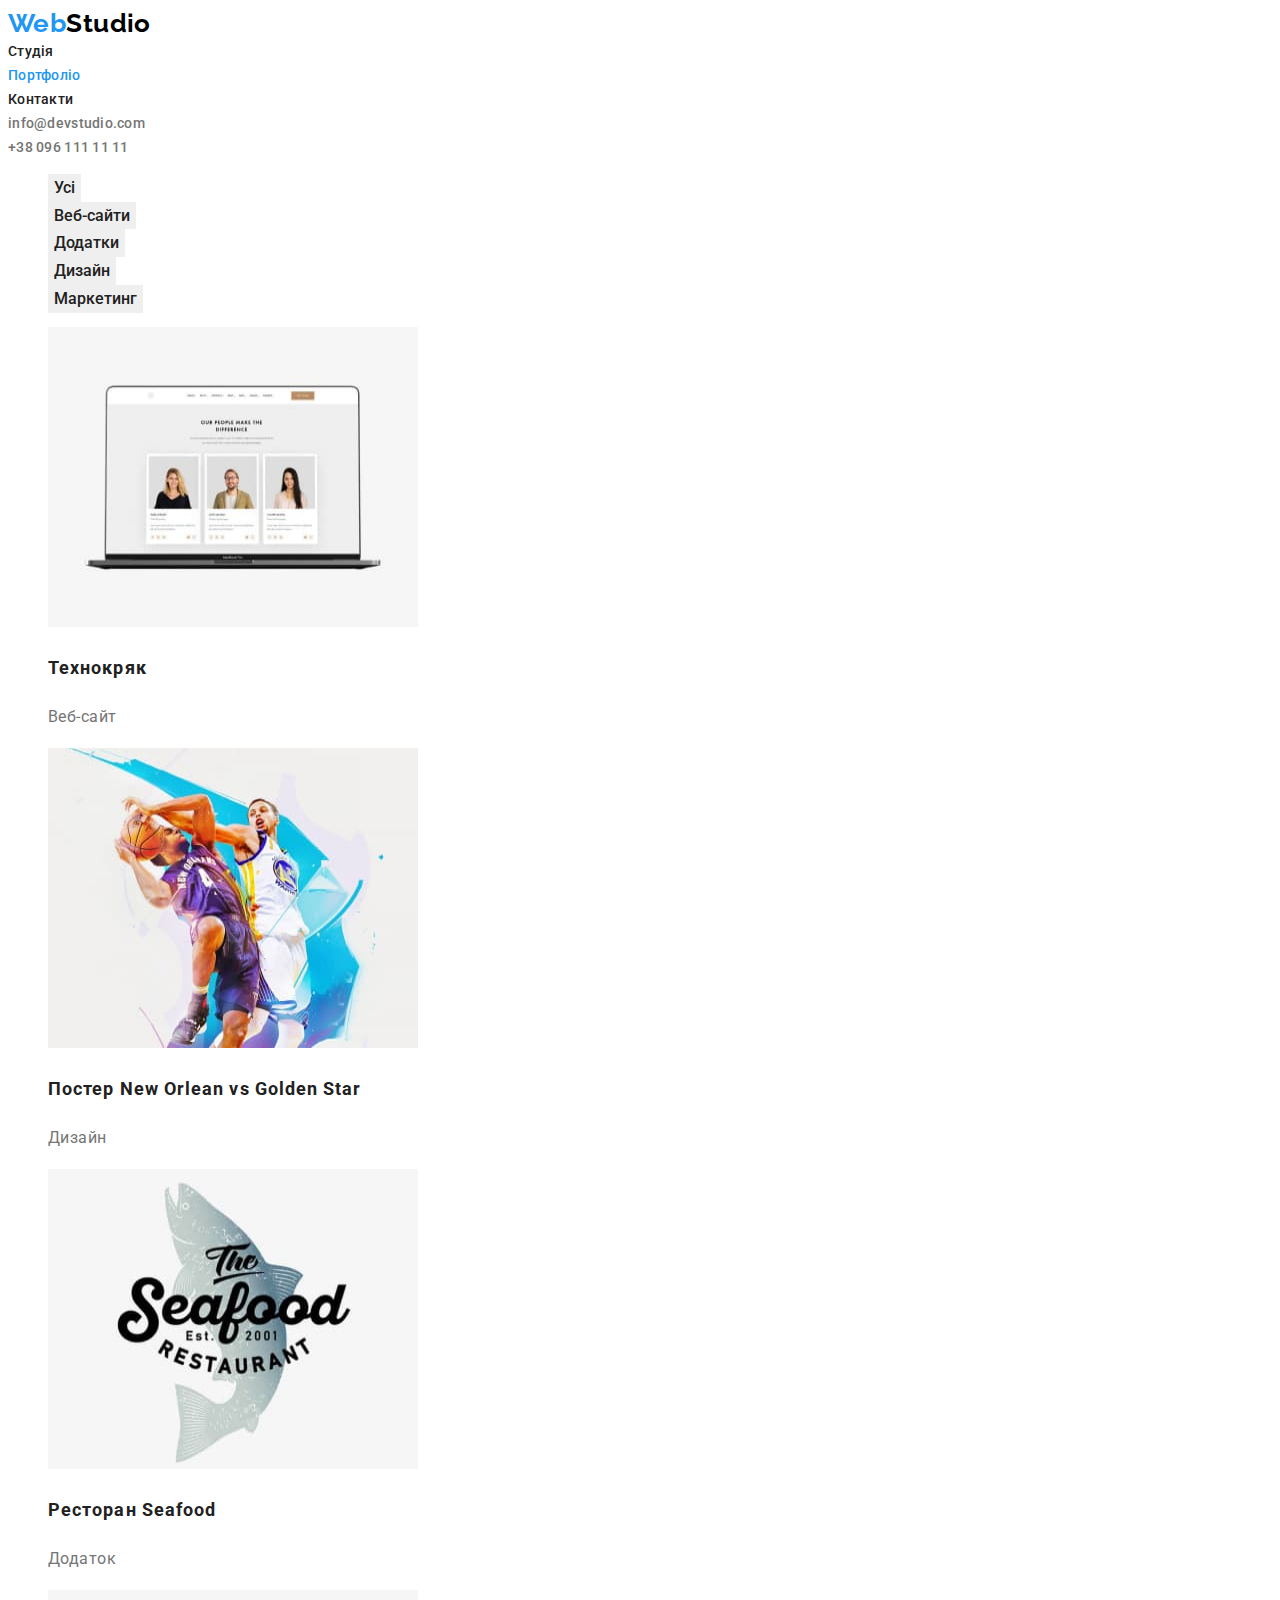
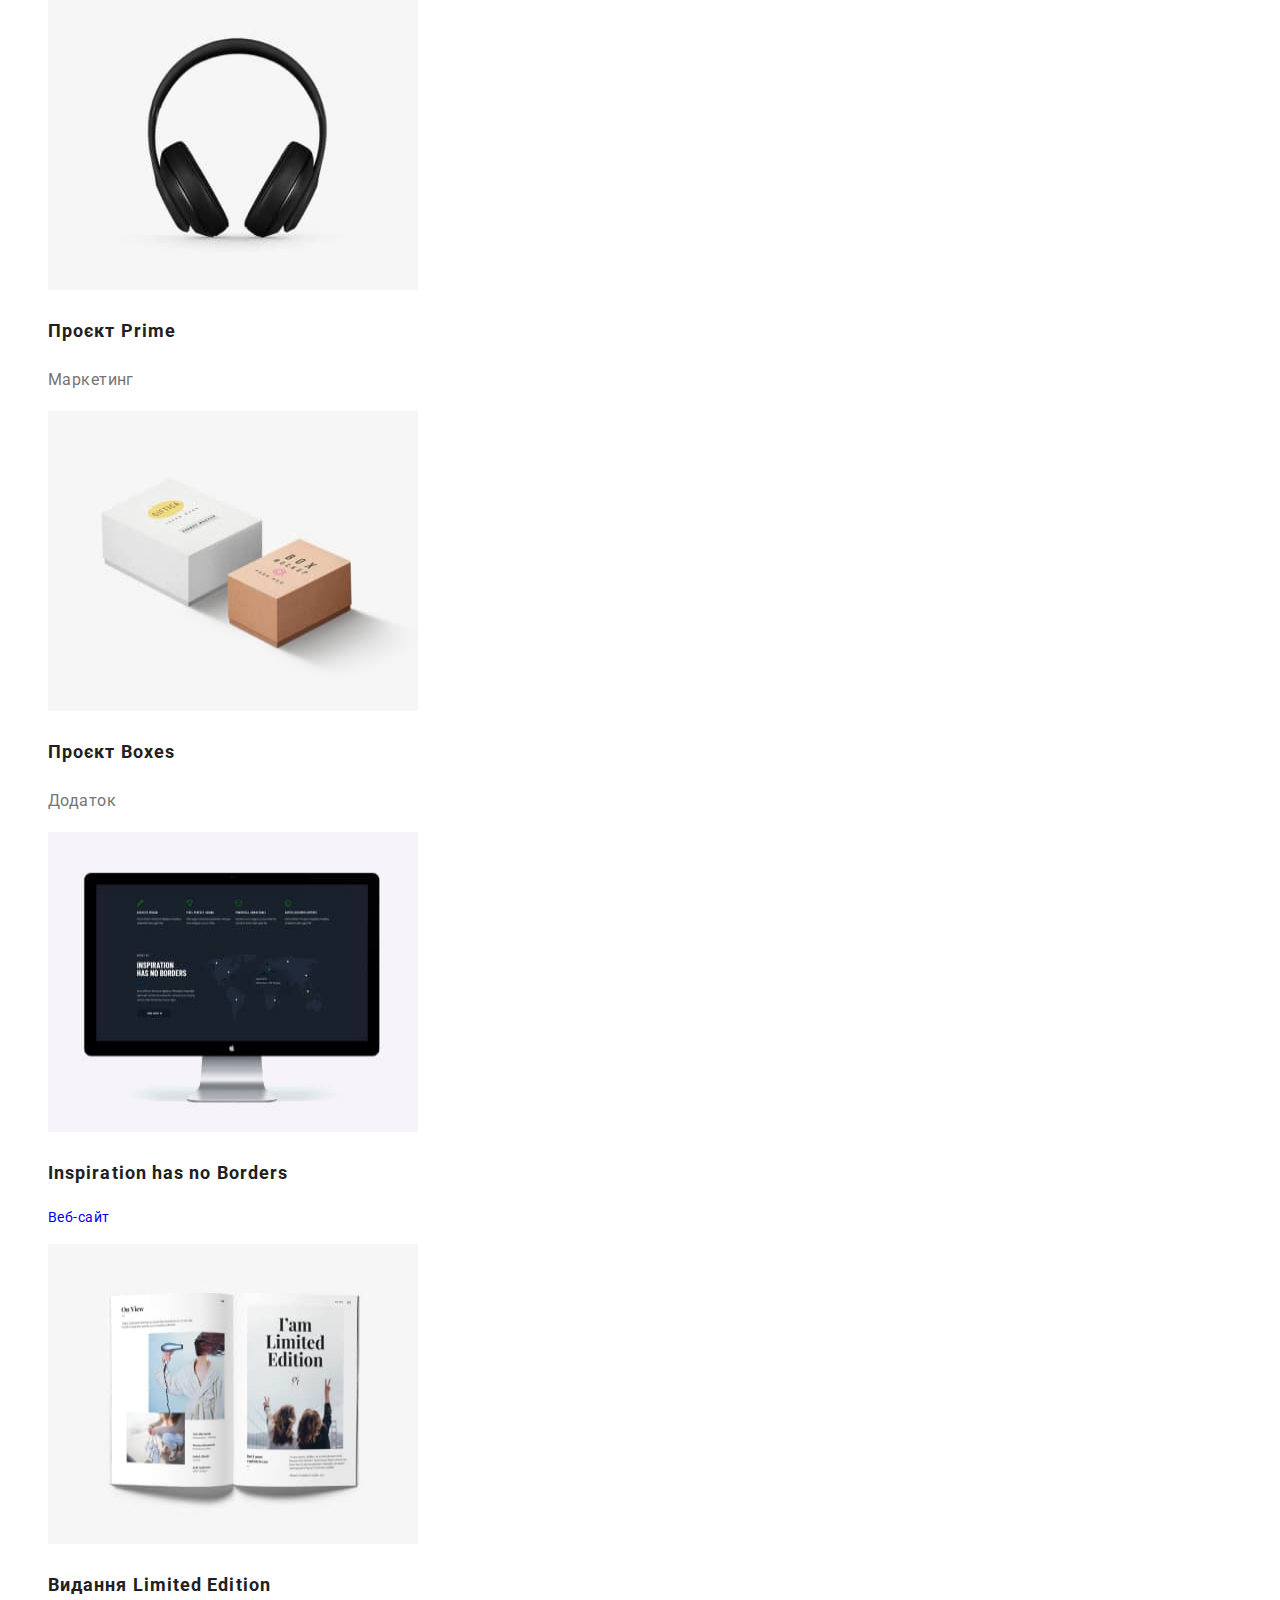
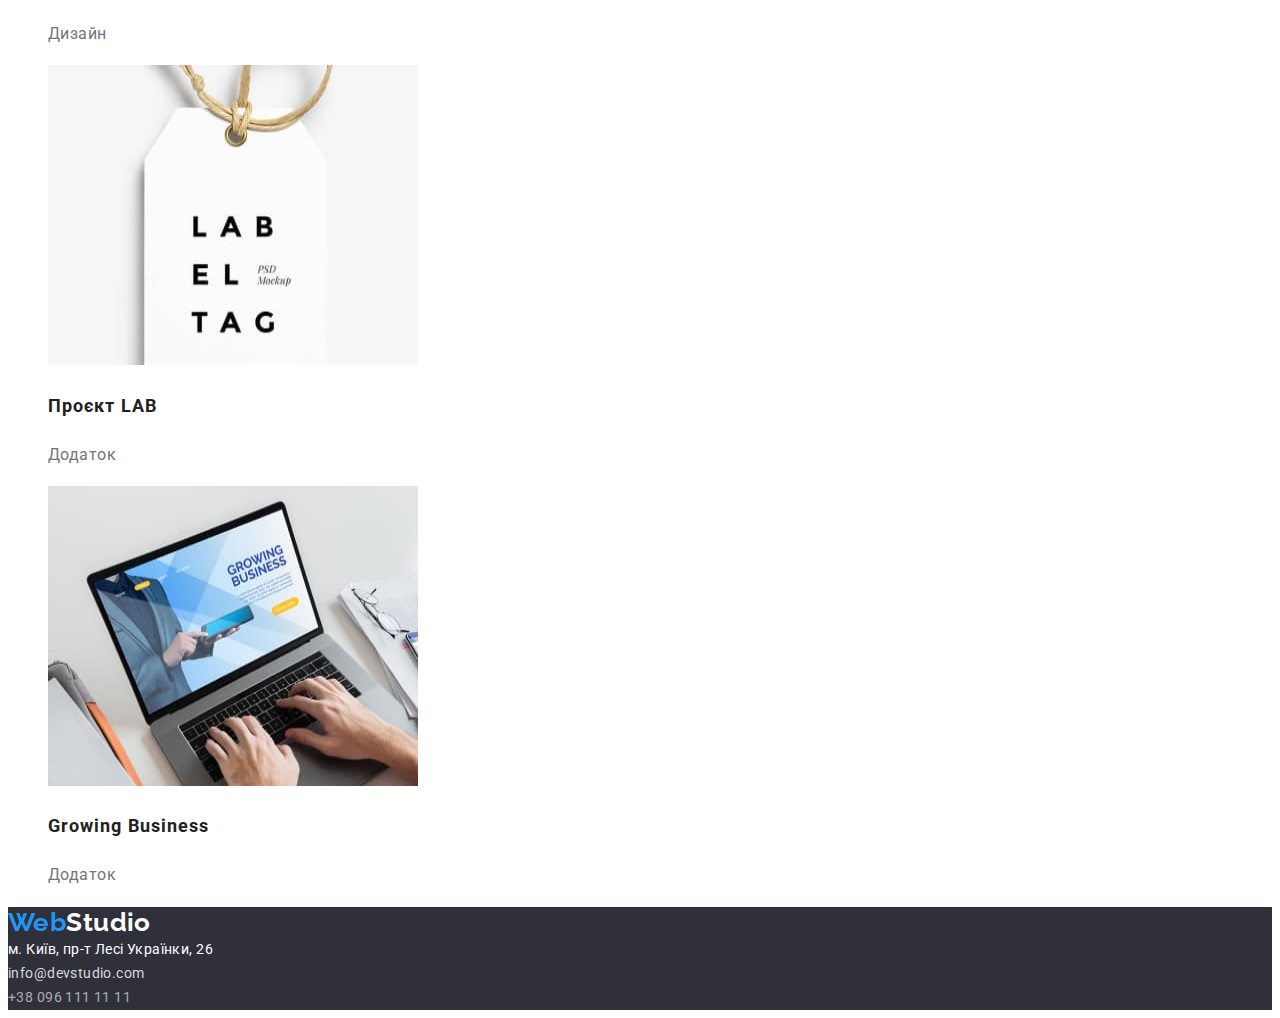
==== portfolio.html @ 65d54f0c "copy homework2" ====
<!DOCTYPE html>
<html lang="uk">
<head>
    <meta charset="UTF-8">
    <meta http-equiv="X-UA-Compatible" content="IE=edge">
    <meta name="viewport" content="width=device-width, initial-scale=1.0">
    <title>Портфоліо</title>
    <link rel="stylesheet" href="./css/styles.css">
    <link rel="preconnect" href="https://fonts.googleapis.com">
<link rel="preconnect" href="https://fonts.gstatic.com" crossorigin>
<link href="https://fonts.googleapis.com/css2?family=Raleway:wght@700&family=Roboto:wght@400;500;700;900&display=swap" rel="stylesheet">
</head>
<body>
    <header>
        <a href="./index.html" class="logo link"> <span class="accent">Web</span>Studio</a>
        <nav>
        <ul class="site-nav list">
            <li> <a href="./index.html" class="link">Студія</a></li>
            <li> <a href="./portfolio.html" class="link current">Портфоліо</a></li>
            <li> <a href="#" class="link">Контакти</a></li>
        </ul>
        </nav>
        <ul class=" contact-list list">
            <li><a href="mailto:info@devstudio.com" class="link">info@devstudio.com</a></li>
            <li><a href="tel:+380961111111" class="link">+38 096 111 11 11</a></li>
        </ul>
    </header>
    <!-- main content -->
    <main>
        <section>
            <h1 class="visually-hidden" >Портфоліо</h1>
            <ul class="filter">
            <li class="list"><button class="filter-button" type="button">Усі</button></li>
            <li class="list"><button class="filter-button" type="button">Веб-сайти</button></li>
            <li class="list"><button class="filter-button" type="button">Додатки</button></li>
            <li class="list"><button class="filter-button" type="button">Дизайн</button></li>
            <li class="list"><button class="filter-button" type="button">Маркетинг</button></li>
            </ul>
            <ul>
                <li class="list"><a href="#" class="link"><img src=".//images/img.jpg" alt="Технокряк" width="370" height="300" >
                    <h2 class="name">Технокряк</h2>
                    <p class="form">Веб-сайт</p></a>
                </li>
                <li class="list"><a href="#" class="link"><img src="./images/img(1).jpg" alt="Постер з баскетболістами" width="370" height="300" >
                    <h2 class="name">Постер New Orlean vs Golden Star</h2>
                    <p class="form">Дизайн</p></a>
                </li>
                <li class="list"><a href="#" class="link"><img src="./images/img(2).jpg" alt="Логотип з рибою" width="370" height="300" >
                    <h2 class="name">Ресторан Seafood</h2>
                    <p class="form">Додаток</p></a>
                </li>
                <li class="list"><a href="#" class="link"><img src="./images/img(3).jpg" alt="Навушники" width="370" height="300" >
                    <h2 class="name">Проєкт Prime</h2>
                    <p class="form">Маркетинг</p></a>
                </li>
                <li class="list"><a href="#" class="link"><img src="./images/img(4).jpg" alt="Дві коробки" width="370" height="300" >
                    <h2 class="name">Проєкт Boxes</h2>
                    <p class="form">Додаток</p></a>
                </li>
                <li class="list"><a href="#" class="link"><img src="./images/img(5).jpg" alt="Монітор" width="370" height="300" >
                    <h2 class="name">Inspiration has no Borders</h2>
                    <p>Веб-сайт</p></a>
                </li>
                <li class="list"><a href="#" class="link"><img src="./images/img(6).jpg" alt="Журнал" width="370" height="300" >
                    <h2 class="name">Видання Limited Edition</h2>
                    <p class="form">Дизайн</p></a>
                </li>
                <li class="list"><a href="#" class="link"><img src="./images/img(7).jpg" alt="Лейбл" width="370" height="300" >
                    <h2 class="name">Проєкт LAB</h2>
                    <p class="form">Додаток</p></a>
                </li>
                <li class="list"><a href="#" class="link"><img src="./images/img(8).jpg" alt="Ноутбук" width="370" height="300" >
                    <h2 class="name">Growing Business</h2>
                    <p class="form">Додаток</p></a>
                </li>
            </ul>
        </section>

    </main>
<!-- footer -->
<footer class="footer">
    <a href="./index.html" class="link logo-second"><span class="accent">Web</span>Studio</a>
<address>
    <ul class="address-list list">
    <li><a href="https://goo.gl/maps/CPtrU1FHBa2aNyZL9" target="_blank" rel="noopener noreferrer" class="address link">м. Київ, пр-т Лесі Українки, 26</a></li>
    <li><a href="mailto:info@devstudio.com" class="mail link">info@devstudio.com</a></li>
    <li><a href="tel:+380961111111" class="tel link">+38 096 111 11 11</a></li>
</ul>
</address>
</footer>
</body>
</html>
---- css/styles.css ----
:root {
    --primary-text-color: #757575;
    --title-text-color: #212121;
    --accent-color: #2196F3;
    --hover-button-color: #188CE8;
    --primary-white-color: #FFFFFF;
    --background-color: #F5F5F5;
    --black-for-logo: #000000;
    --mail-color: #D9D9D9;
    --tel-color: rgba(255, 255, 255, 0.6);
    --button-color: #F5F4FA;
    --background-footer-color: #2F303A;

}
/* general */ 
body {
    background-color: var(--primary-white-color);
    color: var(--primary-text-color);
    font-family: "Roboto", "Verdana", "Tahoma", sans-serif;
    font-style: normal;
    font-size: 14px;
    line-height: 1.71;
    letter-spacing: 0.03em;

}
.list {
    list-style: none; 
    margin: 0;
    padding: 0;
}
.link {
    text-decoration: none;
}
/* header */
/* logo */
.logo {
    color: var(--black-for-logo);
    font-family: "Raleway", "Roboto", sans-serif;   
    font-weight: 700;
    font-size: 26px;
    line-height: 1.2;
    
}
.accent {
    color: var(--accent-color);
}

/* site-nav */

.site-nav .link {
    color: var(--title-text-color);
    font-weight: 500;
    line-height: 1.14;
    letter-spacing: 0.02em;
}


.site-nav .link:hover,
.site-nav .link:focus {
    color: var(--accent-color);
}
/* contacts */
.contact-list .link {
    color: var(--primary-text-color);
    font-weight: 500;
    line-height: 1.14;
    letter-spacing: 0.02em;
}
.contact-list .link:hover,
.contact-list .link:focus {
    color: var(--accent-color);
}
.site-nav .current {
    color: var(--accent-color);
}


/* footer */
.footer{
    background-color: var(--background-footer-color);
 }
 .logo-second {
    color: var(--primary-white-color);
    font-family: "Raleway", "Roboto", sans-serif;   
    font-weight: 700;
    font-size: 26px;
    line-height: 1.2;
    
}
.accent {
    color: var(--accent-color);

}
.address-list {
font-style: normal;
}
.address-list .address {
color: var(--primary-white-color);
}

.address-list .mail {
color: var(--mail-color) ;
}
.address-list .tel {
    color: var(--tel-color);
}
.address:hover,
.address:focus,
.mail:hover,
.mail:focus,
.tel:hover,
.tel:focus {
color: var(--accent-color);
}

 /* main page */


/* hero */

.hero {
    background-color: var(--background-footer-color);
}
.hero-title {
    color: var(--primary-white-color);
    font-weight: 900;
    font-size: 44px;
    line-height: 1.36;
    text-align: center;
    letter-spacing: 0.06em;
    text-transform: uppercase;
}
.button {
    color: var(--primary-white-color);
    background-color: var(--accent-color);
    border: none;
    font-weight: 700;
    font-size: 16px;
    line-height: 1.88;
    text-align: center;
    letter-spacing: 0.06em;
    cursor: pointer;
}
.button:hover,
.button:focus {
    background-color: var(--hover-button-color);
}

/* advances */
.visually-hidden {
    position: absolute;
    white-space: nowrap;
    width: 1px;
    height: 1px;
    overflow: hidden;
    border: 0;
    padding: 0;
    clip: rect(0 0 0 0);
    clip-path: inset(50%);
    margin: -1px;
}
.caption {
    color: var(--title-text-color);
    font-weight: 700;
    line-height: 1.14;


}


/* our work */

.work-title, 
.team-title {
    color: var(--title-text-color);
    font-weight: 700;
    font-size: 36px;
    line-height: 1.17;
    text-align: center;
}
 /* team */

 .employee {
    color: var(--title-text-color);
    font-weight: 500;
    font-size: 16px;
    line-height: 1.19;
    text-align: center;
    
 }
 .post {
    font-size: 16px;
    line-height: 1.19;
    text-align: center;
 }
 

 /* portfolio page */

 .filter-button{
    color: var(--title-text-color);
    font-family: "Roboto", sans-serif;
    font-style: normal;
    font-weight: 500;
    font-size: 16px;
    line-height: 1.62;
    border: none;
    cursor: pointer;
 }

 .filter-button:hover,
 .filter-button:focus {
    background-color: var(--accent-color);
    color: var(--primary-white-color);
 }

 .name {
    color: var(--title-text-color);
    font-weight: 700;
    font-size: 18px;
    line-height: 2;
    letter-spacing: 0.06em;
 }

 .form {
color: var(--primary-text-color);
font-size: 16px;
line-height: 1.88;
 }
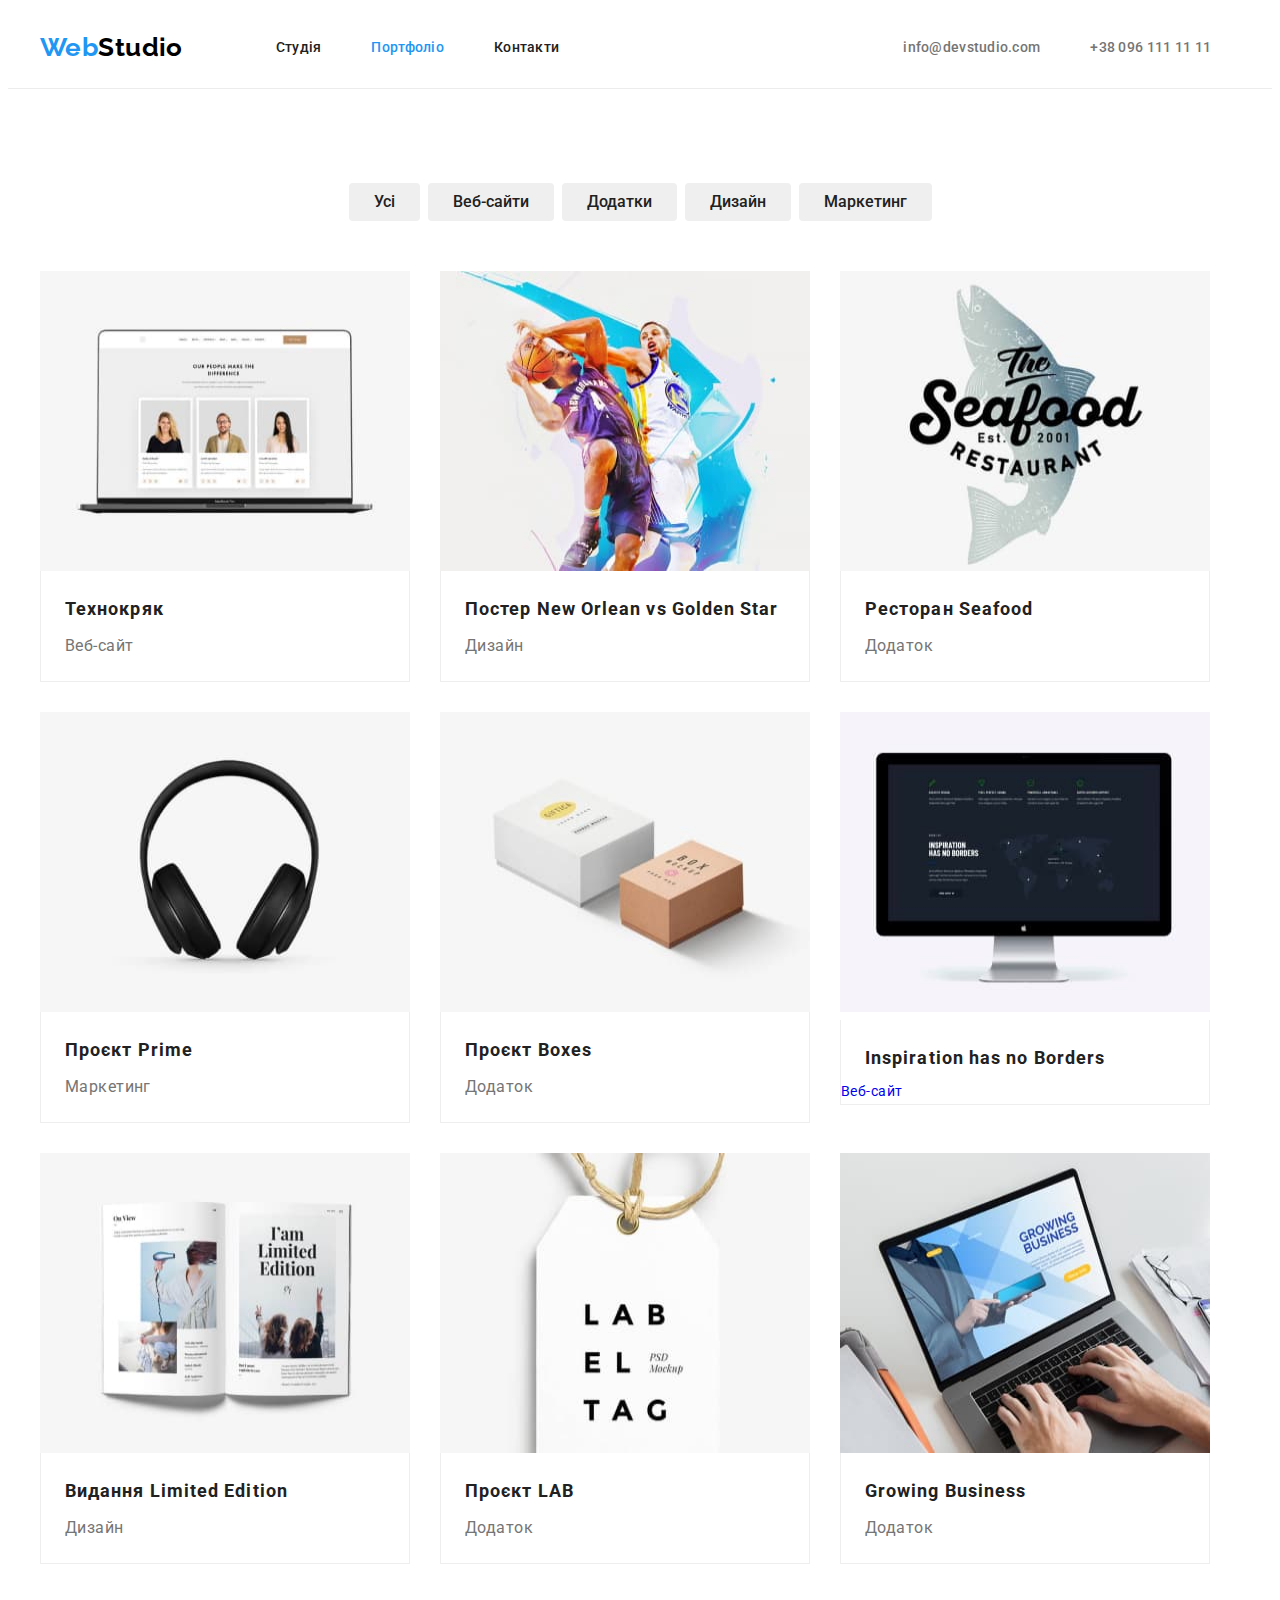
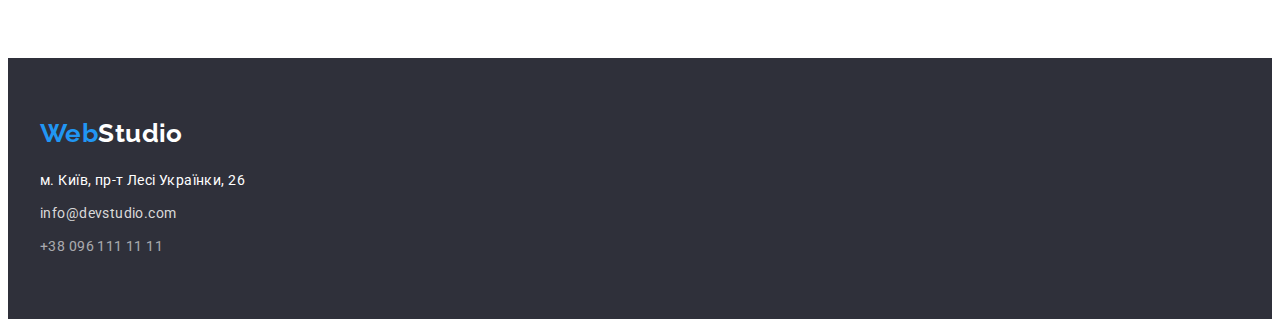
==== commit 1b18a33e: "Update portfolio.html" ====
--- a/portfolio.html
+++ b/portfolio.html
@@ -11,82 +11,106 @@
 <link href="https://fonts.googleapis.com/css2?family=Raleway:wght@700&family=Roboto:wght@400;500;700;900&display=swap" rel="stylesheet">
 </head>
 <body>
-    <header>
-        <a href="./index.html" class="logo link"> <span class="accent">Web</span>Studio</a>
-        <nav>
-        <ul class="site-nav list">
-            <li> <a href="./index.html" class="link">Студія</a></li>
-            <li> <a href="./portfolio.html" class="link current">Портфоліо</a></li>
-            <li> <a href="#" class="link">Контакти</a></li>
-        </ul>
-        </nav>
-        <ul class=" contact-list list">
-            <li><a href="mailto:info@devstudio.com" class="link">info@devstudio.com</a></li>
-            <li><a href="tel:+380961111111" class="link">+38 096 111 11 11</a></li>
-        </ul>
-    </header>
+    <header class="main-header">
+        <div class="container header">
+          <a href="./index.html" class="logo link"> <span class="accent">Web</span>Studio</a>
+          <nav>
+          <ul class="site-nav list">
+              <li class="site--nav-item"> <a href="./index.html" class="link">Студія</a></li>
+              <li class="site--nav-item"> <a href="./portfolio.html" class="link current">Портфоліо</a></li>
+              <li class="site--nav-item"> <a href="#" class="link">Контакти</a></li>
+          </ul>
+          </nav>
+          <ul class=" contact-list list">
+              <li class="contact-list-item"><a href="mailto:info@devstudio.com" class="link">info@devstudio.com</a></li>
+              <li class="contact-list-item"><a href="tel:+380961111111" class="link">+38 096 111 11 11</a></li>
+          </ul>
+        </div>
+  </header>
     <!-- main content -->
     <main>
-        <section>
-            <h1 class="visually-hidden" >Портфоліо</h1>
-            <ul class="filter">
-            <li class="list"><button class="filter-button" type="button">Усі</button></li>
-            <li class="list"><button class="filter-button" type="button">Веб-сайти</button></li>
-            <li class="list"><button class="filter-button" type="button">Додатки</button></li>
-            <li class="list"><button class="filter-button" type="button">Дизайн</button></li>
-            <li class="list"><button class="filter-button" type="button">Маркетинг</button></li>
-            </ul>
-            <ul>
-                <li class="list"><a href="#" class="link"><img src=".//images/img.jpg" alt="Технокряк" width="370" height="300" >
-                    <h2 class="name">Технокряк</h2>
-                    <p class="form">Веб-сайт</p></a>
-                </li>
-                <li class="list"><a href="#" class="link"><img src="./images/img(1).jpg" alt="Постер з баскетболістами" width="370" height="300" >
-                    <h2 class="name">Постер New Orlean vs Golden Star</h2>
-                    <p class="form">Дизайн</p></a>
-                </li>
-                <li class="list"><a href="#" class="link"><img src="./images/img(2).jpg" alt="Логотип з рибою" width="370" height="300" >
-                    <h2 class="name">Ресторан Seafood</h2>
-                    <p class="form">Додаток</p></a>
-                </li>
-                <li class="list"><a href="#" class="link"><img src="./images/img(3).jpg" alt="Навушники" width="370" height="300" >
-                    <h2 class="name">Проєкт Prime</h2>
-                    <p class="form">Маркетинг</p></a>
-                </li>
-                <li class="list"><a href="#" class="link"><img src="./images/img(4).jpg" alt="Дві коробки" width="370" height="300" >
-                    <h2 class="name">Проєкт Boxes</h2>
-                    <p class="form">Додаток</p></a>
-                </li>
-                <li class="list"><a href="#" class="link"><img src="./images/img(5).jpg" alt="Монітор" width="370" height="300" >
-                    <h2 class="name">Inspiration has no Borders</h2>
-                    <p>Веб-сайт</p></a>
-                </li>
-                <li class="list"><a href="#" class="link"><img src="./images/img(6).jpg" alt="Журнал" width="370" height="300" >
-                    <h2 class="name">Видання Limited Edition</h2>
-                    <p class="form">Дизайн</p></a>
-                </li>
-                <li class="list"><a href="#" class="link"><img src="./images/img(7).jpg" alt="Лейбл" width="370" height="300" >
-                    <h2 class="name">Проєкт LAB</h2>
-                    <p class="form">Додаток</p></a>
-                </li>
-                <li class="list"><a href="#" class="link"><img src="./images/img(8).jpg" alt="Ноутбук" width="370" height="300" >
-                    <h2 class="name">Growing Business</h2>
-                    <p class="form">Додаток</p></a>
-                </li>
-            </ul>
+        <section class="section">
+           <div class="container">
+                <h1 class="visually-hidden" >Портфоліо</h1>
+                <ul class="list filter">
+                <li class="filter-item"><button class="filter-button" type="button">Усі</button></li>
+                <li class="filter-item"><button class="filter-button" type="button">Веб-сайти</button></li>
+                <li class="filter-item"><button class="filter-button" type="button">Додатки</button></li>
+                <li class="filter-item"><button class="filter-button" type="button">Дизайн</button></li>
+                <li class="filter-item"><button class="filter-button" type="button">Маркетинг</button></li>
+                </ul>
+                <ul class="list portfolio">
+                    <li class="portfolio-item"><a href="#" class="link"><img class="portfolio-photo" src=".//images/img.jpg" alt="Технокряк" width="370" height="300" >
+                        <div class="border">
+                            <h2 class="name">Технокряк</h2>
+                            <p class="form">Веб-сайт</p>
+                        </div></a>
+                    </li>
+                    <li class="portfolio-item"><a href="#" class="link"><img class="portfolio-photo" src="./images/img(1).jpg" alt="Постер з баскетболістами" width="370" height="300" >
+                        <div class="border">
+                            <h2 class="name">Постер New Orlean vs Golden Star</h2>
+                            <p class="form">Дизайн</p>
+                        </div></a>
+                    </li>
+                    <li class="portfolio-item"><a href="#" class="link"><img class="portfolio-photo" src="./images/img(2).jpg" alt="Логотип з рибою" width="370" height="300" >
+                        <div class="border">
+                            <h2 class="name">Ресторан Seafood</h2>
+                            <p class="form">Додаток</p>
+                        </div></a>
+                    </li>
+                    <li class="portfolio-item"><a href="#" class="link"><img class="portfolio-photo" src="./images/img(3).jpg" alt="Навушники" width="370" height="300" >
+                        <div class="border">
+                            <h2 class="name">Проєкт Prime</h2>
+                            <p class="form">Маркетинг</p>
+                        </div></a>
+                    </li>
+                    <li class="portfolio-item"><a href="#" class="link"><img class="portfolio-photo" src="./images/img(4).jpg" alt="Дві коробки" width="370" height="300" >
+                        <div class="border">
+                            <h2 class="name">Проєкт Boxes</h2>
+                            <p class="form">Додаток</p>
+                        </div></a>
+                    </li>
+                    <li class="portfolio-item"><a href="#" class="link"><img class="portfoltio-photo" src="./images/img(5).jpg" alt="Монітор" width="370" height="300" >
+                       <div class="border">
+                            <h2 class="name">Inspiration has no Borders</h2>
+                            <p>Веб-сайт</p>
+                       </div></a>
+                    </li>
+                    <li class="portfolio-item"><a href="#" class="link"><img class="portfolio-photo" src="./images/img(6).jpg" alt="Журнал" width="370" height="300" >
+                        <div class="border">
+                        <h2 class="name"> Видання Limited Edition</h2>
+                            <p class="form">Дизайн</p>
+                        </div></a>
+                    </li>
+                    <li class="portfolio-item"><a href="#" class="link"><img class="portfolio-photo" src="./images/img(7).jpg" alt="Лейбл" width="370" height="300" >
+                        <div class="border">
+                            <h2 class="name">Проєкт LAB</h2>
+                            <p class="form">Додаток</p>
+                        </div></a>
+                    </li>
+                    <li class="portfolio-item"><a href="#" class="link"><img class="portfolio-photo" src="./images/img(8).jpg" alt="Ноутбук" width="370" height="300" >
+                        <div class="border">
+                            <h2 class="name">Growing Business</h2>
+                            <p class="form">Додаток</p>
+                        </div></a>
+                    </li>
+                </ul>
+           </div>
         </section>
 
     </main>
 <!-- footer -->
 <footer class="footer">
-    <a href="./index.html" class="link logo-second"><span class="accent">Web</span>Studio</a>
-<address>
-    <ul class="address-list list">
-    <li><a href="https://goo.gl/maps/CPtrU1FHBa2aNyZL9" target="_blank" rel="noopener noreferrer" class="address link">м. Київ, пр-т Лесі Українки, 26</a></li>
-    <li><a href="mailto:info@devstudio.com" class="mail link">info@devstudio.com</a></li>
-    <li><a href="tel:+380961111111" class="tel link">+38 096 111 11 11</a></li>
-</ul>
-</address>
+    <div class="container">
+        <a href="./index.html" class="link logo-second"><span class="accent">Web</span>Studio</a>
+    <address>
+        <ul class="address-list list">
+        <li><a href="https://goo.gl/maps/CPtrU1FHBa2aNyZL9" target="_blank" rel="noopener noreferrer" class="address link">м. Київ, пр-т Лесі Українки, 26</a></li>
+        <li><a href="mailto:info@devstudio.com" class="mail link">info@devstudio.com</a></li>
+        <li><a href="tel:+380961111111" class="tel link">+38 096 111 11 11</a></li>
+    </ul>
+    </address>
+    </div>
 </footer>
 </body>
 </html>--- a/css/styles.css
+++ b/css/styles.css
@@ -1,108 +1,159 @@
 :root {
-    --primary-text-color: #757575;
-    --title-text-color: #212121;
-    --accent-color: #2196F3;
-    --hover-button-color: #188CE8;
-    --primary-white-color: #FFFFFF;
-    --background-color: #F5F5F5;
-    --black-for-logo: #000000;
-    --mail-color: #D9D9D9;
-    --tel-color: rgba(255, 255, 255, 0.6);
-    --button-color: #F5F4FA;
-    --background-footer-color: #2F303A;
-
-}
-/* general */ 
+  --primary-text-color: #757575;
+  --title-text-color: #212121;
+  --accent-color: #2196f3;
+  --hover-button-color: #188ce8;
+  --primary-white-color: #ffffff;
+  --background-color: #f5f5f5;
+  --black-for-logo: #000000;
+  --mail-color: #d9d9d9;
+  --tel-color: rgba(255, 255, 255, 0.6);
+  --button-color: #f5f4fa;
+  --background-footer-color: #2f303a;
+  --border-color: #eeeeee;
+}
+/* general */
 body {
-    background-color: var(--primary-white-color);
-    color: var(--primary-text-color);
-    font-family: "Roboto", "Verdana", "Tahoma", sans-serif;
-    font-style: normal;
-    font-size: 14px;
-    line-height: 1.71;
-    letter-spacing: 0.03em;
-
+  background-color: var(--primary-white-color);
+  color: var(--primary-text-color);
+  font-family: "Roboto", "Verdana", "Tahoma", sans-serif;
+  font-style: normal;
+  font-size: 14px;
+  line-height: 1.71;
+  letter-spacing: 0.03em;
+}
+h1,
+h2,
+h3,
+p {
+  margin-top: 0;
+  margin-bottom: 0;
 }
 .list {
-    list-style: none; 
-    margin: 0;
-    padding: 0;
+  list-style: none;
+  margin: 0;
+  padding: 0;
 }
 .link {
-    text-decoration: none;
+  text-decoration: none;
+}
+.container {
+  width: 1200px;
+  padding-left: 15px;
+  padding-right: 15px;
+  margin-left: auto;
+  margin-right: auto;
+}
+.section {
+  padding-top: 94px;
+  padding-bottom: 94px;
 }
 /* header */
 /* logo */
+.container.header {
+  display: flex;
+  align-items: center;
+  /* border: 1px solid #ECECEC; */
+}
+.main-header {
+  border-bottom: 1px solid #ececec;
+}
 .logo {
-    color: var(--black-for-logo);
-    font-family: "Raleway", "Roboto", sans-serif;   
-    font-weight: 700;
-    font-size: 26px;
-    line-height: 1.2;
-    
+  display: flex;
+  color: var(--black-for-logo);
+  font-family: "Raleway", "Roboto", sans-serif;
+  font-weight: 700;
+  font-size: 26px;
+  line-height: 1.2;
+  margin-right: 93px;
 }
 .accent {
-    color: var(--accent-color);
+  color: var(--accent-color);
 }
 
 /* site-nav */
-
+.site-nav {
+  display: flex;
+  /* margin-right: 344px; */
+}
+.site--nav-item:not(:last-child) {
+  margin-right: 50px;
+}
 .site-nav .link {
-    color: var(--title-text-color);
-    font-weight: 500;
-    line-height: 1.14;
-    letter-spacing: 0.02em;
-}
-
+  display: block;
+  color: var(--title-text-color);
+  font-weight: 500;
+  line-height: 1.14;
+  letter-spacing: 0.02em;
+  padding-top: 32px;
+  padding-bottom: 32px;
+}
 
 .site-nav .link:hover,
 .site-nav .link:focus {
-    color: var(--accent-color);
+  color: var(--accent-color);
 }
 /* contacts */
+.contact-list {
+  display: flex;
+  margin-left: 344px;
+}
+.contact-list-item:not(:last-child) {
+  margin-right: 50px;
+}
 .contact-list .link {
-    color: var(--primary-text-color);
-    font-weight: 500;
-    line-height: 1.14;
-    letter-spacing: 0.02em;
+  display: block;
+  color: var(--primary-text-color);
+  font-weight: 500;
+  line-height: 1.14;
+  letter-spacing: 0.02em;
+  padding-top: 32px;
+  padding-bottom: 32px;
 }
 .contact-list .link:hover,
 .contact-list .link:focus {
-    color: var(--accent-color);
+  color: var(--accent-color);
 }
 .site-nav .current {
-    color: var(--accent-color);
-}
-
+  color: var(--accent-color);
+}
 
 /* footer */
-.footer{
-    background-color: var(--background-footer-color);
- }
- .logo-second {
-    color: var(--primary-white-color);
-    font-family: "Raleway", "Roboto", sans-serif;   
-    font-weight: 700;
-    font-size: 26px;
-    line-height: 1.2;
-    
+.footer {
+  background-color: var(--background-footer-color);
+}
+.footer .container {
+  padding-top: 60px;
+  padding-bottom: 60px;
+}
+.logo-second {
+  display: block;
+  color: var(--primary-white-color);
+  font-family: "Raleway", "Roboto", sans-serif;
+  font-weight: 700;
+  font-size: 26px;
+  line-height: 1.2;
+  margin-bottom: 20px;
 }
 .accent {
-    color: var(--accent-color);
-
+  color: var(--accent-color);
 }
 .address-list {
-font-style: normal;
+  font-style: normal;
 }
 .address-list .address {
-color: var(--primary-white-color);
+  display: block;
+  color: var(--primary-white-color);
+  margin-bottom: 9px;
 }
 
 .address-list .mail {
-color: var(--mail-color) ;
+  display: block;
+  color: var(--mail-color);
+  margin-bottom: 9px;
 }
 .address-list .tel {
-    color: var(--tel-color);
+  color: var(--tel-color);
 }
 .address:hover,
 .address:focus,
@@ -110,120 +161,197 @@
 .mail:focus,
 .tel:hover,
 .tel:focus {
-color: var(--accent-color);
-}
-
- /* main page */
-
+  color: var(--accent-color);
+}
+
+/* main page */
 
 /* hero */
-
+.section.hero {
+  padding-top: 200px;
+  padding-bottom: 200px;
+}
 .hero {
-    background-color: var(--background-footer-color);
+  background-color: var(--background-footer-color);
+  text-align: center;
 }
 .hero-title {
-    color: var(--primary-white-color);
-    font-weight: 900;
-    font-size: 44px;
-    line-height: 1.36;
-    text-align: center;
-    letter-spacing: 0.06em;
-    text-transform: uppercase;
+  margin-bottom: 30px;
+  margin-left: 252px;
+  margin-right: 252px;
+  color: var(--primary-white-color);
+  font-weight: 900;
+  font-size: 44px;
+  line-height: 1.36;
+  text-align: center;
+  letter-spacing: 0.06em;
+  text-transform: uppercase;
 }
 .button {
-    color: var(--primary-white-color);
-    background-color: var(--accent-color);
-    border: none;
-    font-weight: 700;
-    font-size: 16px;
-    line-height: 1.88;
-    text-align: center;
-    letter-spacing: 0.06em;
-    cursor: pointer;
+  color: var(--primary-white-color);
+  background-color: var(--accent-color);
+  border: none;
+  font-weight: 700;
+  font-size: 16px;
+  line-height: 1.88;
+  text-align: center;
+  letter-spacing: 0.06em;
+  cursor: pointer;
 }
 .button:hover,
 .button:focus {
-    background-color: var(--hover-button-color);
+  background-color: var(--hover-button-color);
 }
 
 /* advances */
+.advances-list.list {
+  display: flex;
+}
+.advances-list .list-item:not(:last-child) {
+  margin-right: 30px;
+}
 .visually-hidden {
-    position: absolute;
-    white-space: nowrap;
-    width: 1px;
-    height: 1px;
-    overflow: hidden;
-    border: 0;
-    padding: 0;
-    clip: rect(0 0 0 0);
-    clip-path: inset(50%);
-    margin: -1px;
+  position: absolute;
+  white-space: nowrap;
+  width: 1px;
+  height: 1px;
+  overflow: hidden;
+  border: 0;
+  padding: 0;
+  clip: rect(0 0 0 0);
+  clip-path: inset(50%);
+  margin: -1px;
 }
 .caption {
-    color: var(--title-text-color);
-    font-weight: 700;
-    line-height: 1.14;
-
-
-}
-
+  color: var(--title-text-color);
+  font-weight: 700;
+  line-height: 1.14;
+  margin-bottom: 10px;
+}
 
 /* our work */
-
-.work-title, 
+.section.work {
+  padding-top: 0px;
+}
+.work-list {
+  display: flex;
+}
+.work-list-item:not(:last-child) {
+  margin-right: 30px;
+}
+.work-title,
 .team-title {
-    color: var(--title-text-color);
-    font-weight: 700;
-    font-size: 36px;
-    line-height: 1.17;
-    text-align: center;
-}
- /* team */
-
- .employee {
-    color: var(--title-text-color);
-    font-weight: 500;
-    font-size: 16px;
-    line-height: 1.19;
-    text-align: center;
-    
- }
- .post {
-    font-size: 16px;
-    line-height: 1.19;
-    text-align: center;
- }
- 
-
- /* portfolio page */
-
- .filter-button{
-    color: var(--title-text-color);
-    font-family: "Roboto", sans-serif;
-    font-style: normal;
-    font-weight: 500;
-    font-size: 16px;
-    line-height: 1.62;
-    border: none;
-    cursor: pointer;
- }
-
- .filter-button:hover,
- .filter-button:focus {
-    background-color: var(--accent-color);
-    color: var(--primary-white-color);
- }
-
- .name {
-    color: var(--title-text-color);
-    font-weight: 700;
-    font-size: 18px;
-    line-height: 2;
-    letter-spacing: 0.06em;
- }
-
- .form {
-color: var(--primary-text-color);
-font-size: 16px;
-line-height: 1.88;
- }+  color: var(--title-text-color);
+  font-weight: 700;
+  font-size: 36px;
+  line-height: 1.17;
+  text-align: center;
+  margin-bottom: 50px;
+}
+/* team */
+.team {
+  background-color: var(--button-color);
+}
+.team-list {
+  display: flex;
+}
+.team-list-item {
+  background-color: var(--primary-white-color);
+  box-shadow: 0px 1px 3px rgba(0, 0, 0, 0.12), 0px 1px 1px rgba(0, 0, 0, 0.14),
+    0px 2px 1px rgba(0, 0, 0, 0.2);
+  border-radius: 0px 0px 4px 4px;
+}
+.team-list-item:not(:last-child) {
+  margin-right: 30px;
+}
+.team-photo {
+  margin-bottom: 30px;
+}
+.employee {
+  color: var(--title-text-color);
+  font-weight: 500;
+  font-size: 16px;
+  line-height: 1.19;
+  text-align: center;
+  margin-bottom: 10px;
+}
+.post {
+  margin-bottom: 30px;
+  font-size: 16px;
+  line-height: 1.19;
+  text-align: center;
+}
+
+/* portfolio page */
+.filter {
+  display: flex;
+  justify-content: center;
+  margin-bottom: 50px;
+}
+.filter-button {
+  padding: 6px 25px 6px 25px;
+}
+.filter-item:not(:last-child) {
+  margin-right: 8px;
+}
+.filter-button {
+  color: var(--title-text-color);
+  font-family: "Roboto", sans-serif;
+  font-style: normal;
+  font-weight: 500;
+  font-size: 16px;
+  line-height: 1.62;
+  border: none;
+  cursor: pointer;
+  border-radius: 4px;
+}
+
+.filter-button:hover,
+.filter-button:focus {
+  background-color: var(--accent-color);
+  color: var(--primary-white-color);
+  box-shadow: 0px 3px 1px rgba(0, 0, 0, 0.1), 0px 1px 2px rgba(0, 0, 0, 0.08),
+    0px 2px 2px rgba(0, 0, 0, 0.12);
+  border-radius: 4px;
+}
+.portfolio {
+  display: flex;
+  flex-wrap: wrap;
+}
+.portfolio-item {
+  margin-right: 30px;
+  margin-bottom: 30px;}
+
+  .portfolio-photo{
+    display: block;
+  }
+.border {
+    padding-top: 20px;
+  border-right: 1px solid #eeeeee;
+  border-bottom: 1px solid #eeeeee;
+  border-left: 1px solid #eeeeee;
+}
+.porfolio-item:nth-child(3n) {
+  margin-right: 0;
+}
+.portfolio-item:nth-last-child(-n + 3) {
+  margin-bottom: 0;
+}
+
+.name {
+  color: var(--title-text-color);
+  font-weight: 700;
+  font-size: 18px;
+  line-height: 2;
+  letter-spacing: 0.06em;
+  margin-left: 24px;
+  margin-bottom: 4px;
+}
+
+.form {
+  color: var(--primary-text-color);
+  font-size: 16px;
+  line-height: 1.88;
+  margin-left: 24px;
+  margin-bottom: 20px;
+}
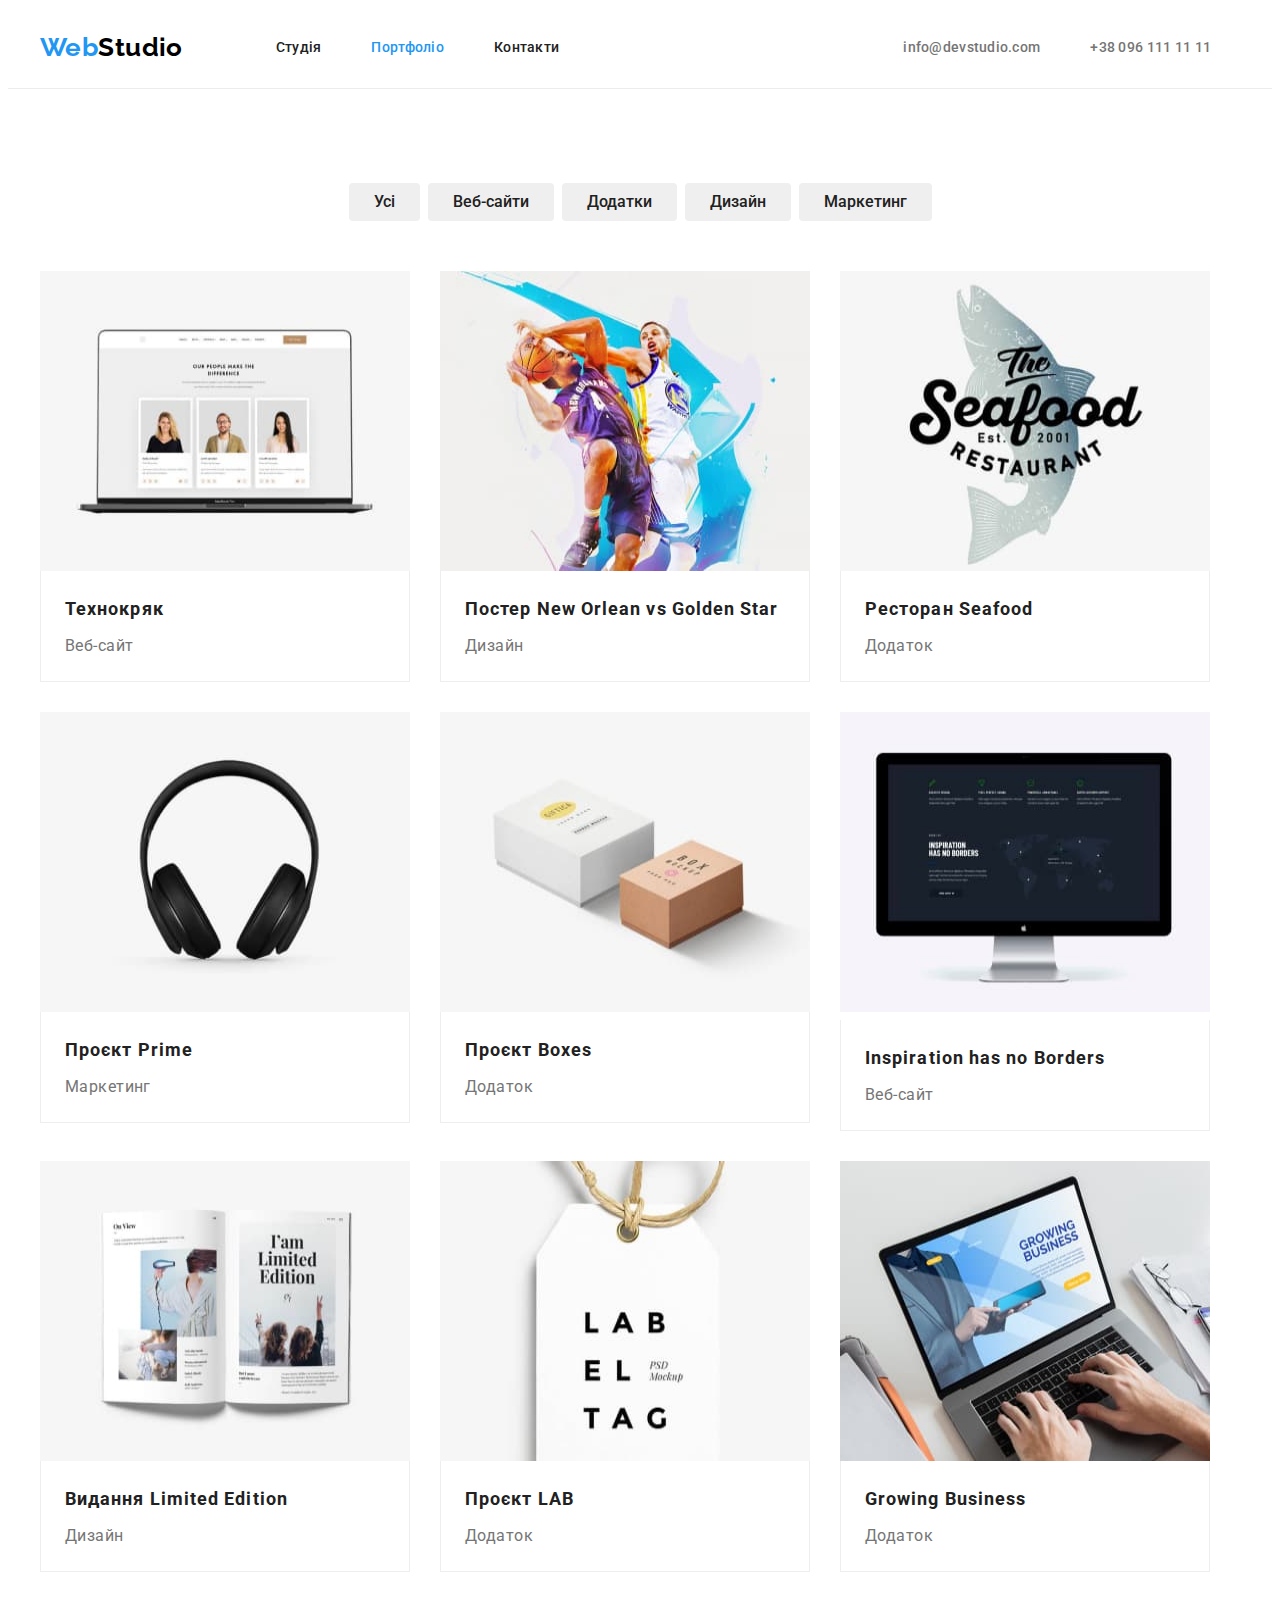
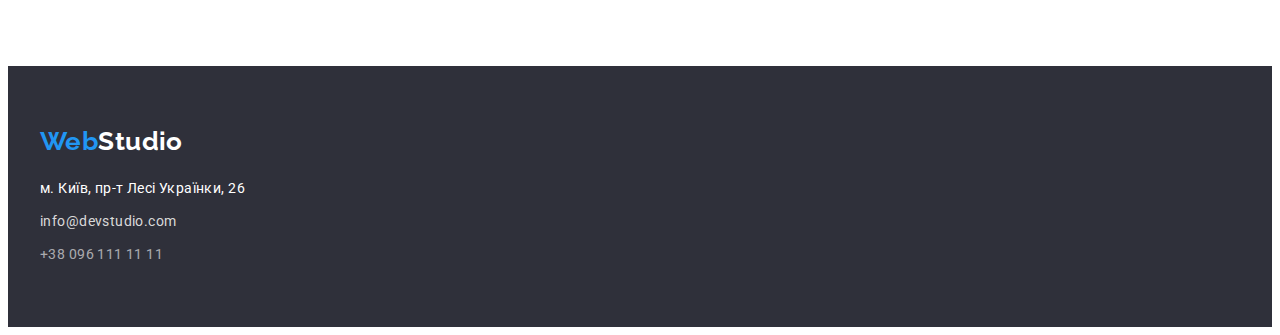
==== commit e092ebe4: "Update portfolio.html" ====
--- a/portfolio.html
+++ b/portfolio.html
@@ -70,10 +70,10 @@
                             <p class="form">Додаток</p>
                         </div></a>
                     </li>
-                    <li class="portfolio-item"><a href="#" class="link"><img class="portfoltio-photo" src="./images/img(5).jpg" alt="Монітор" width="370" height="300" >
+                    <li class="portfolio-item"><a href="#" class="link"><img class="portfoliio-photo" src="./images/img(5).jpg" alt="Монітор" width="370" height="300" >
                        <div class="border">
                             <h2 class="name">Inspiration has no Borders</h2>
-                            <p>Веб-сайт</p>
+                            <p class="form">Веб-сайт</p>
                        </div></a>
                     </li>
                     <li class="portfolio-item"><a href="#" class="link"><img class="portfolio-photo" src="./images/img(6).jpg" alt="Журнал" width="370" height="300" >
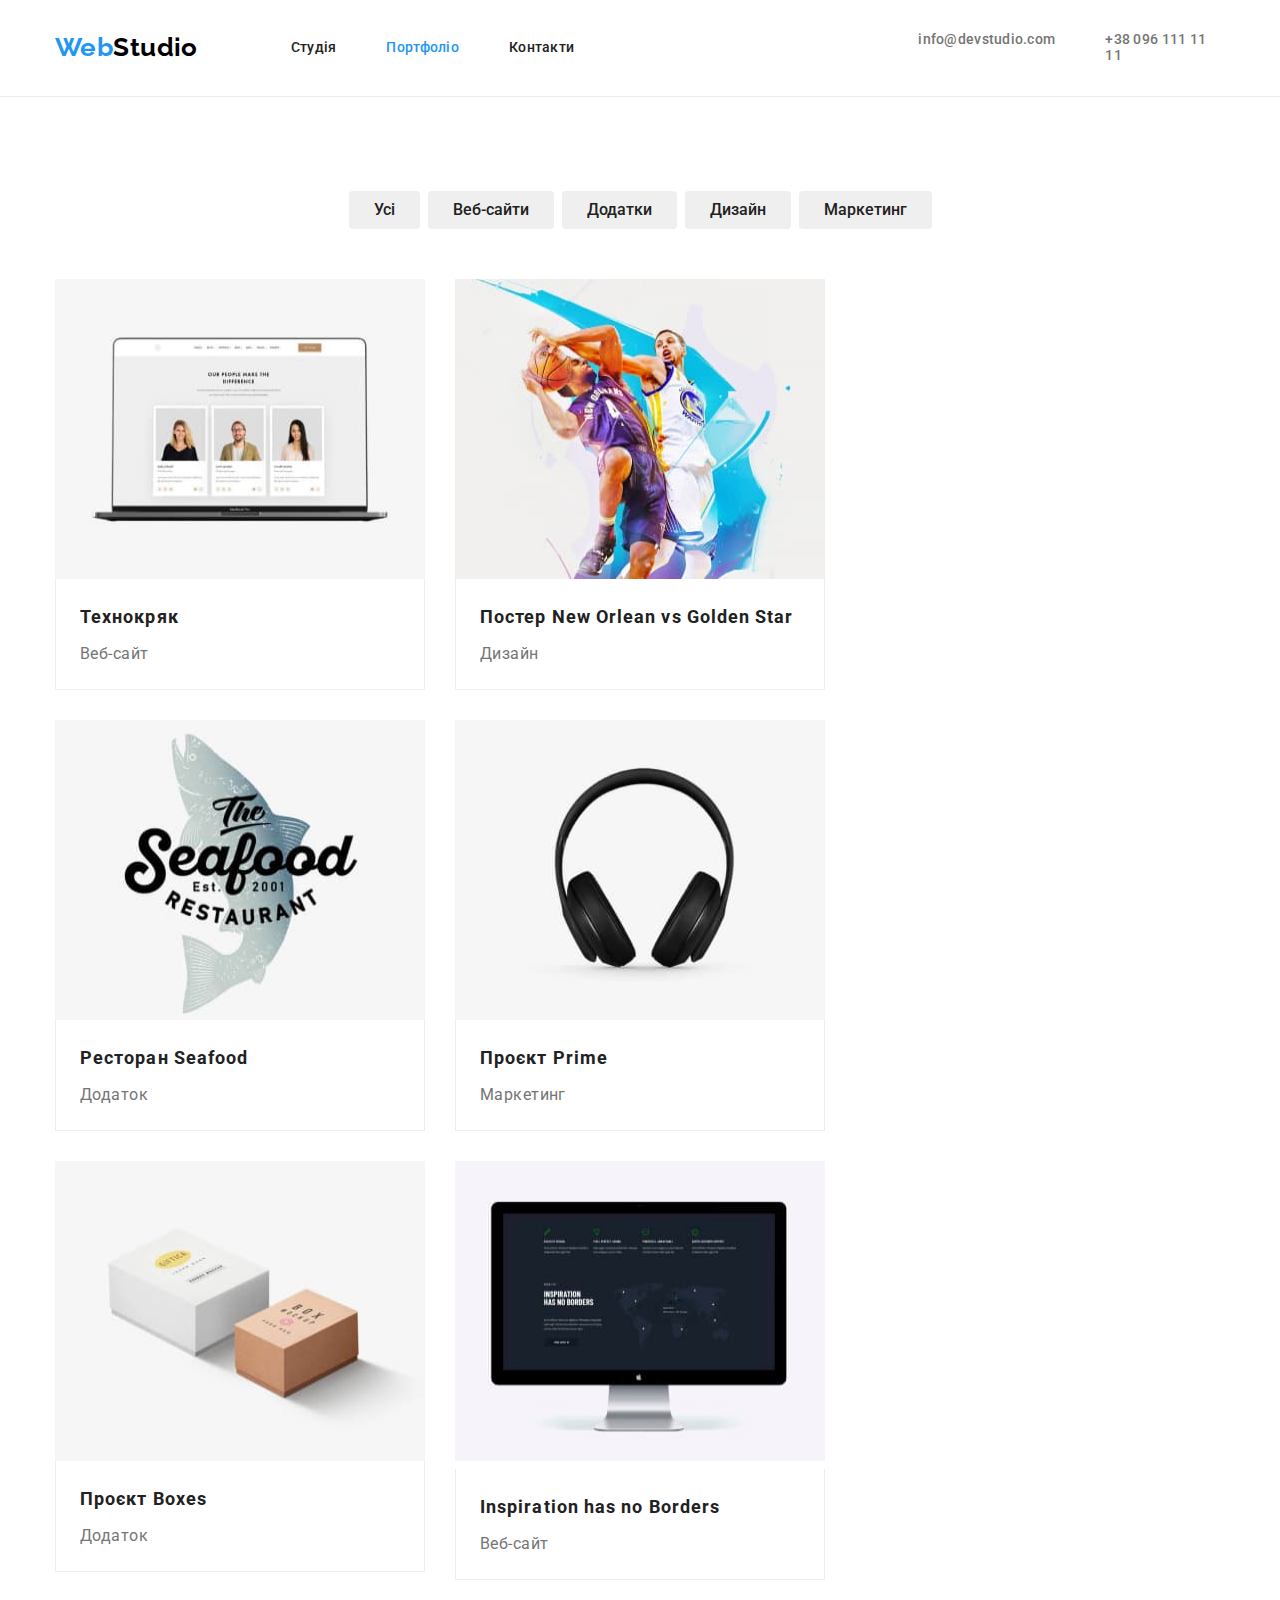
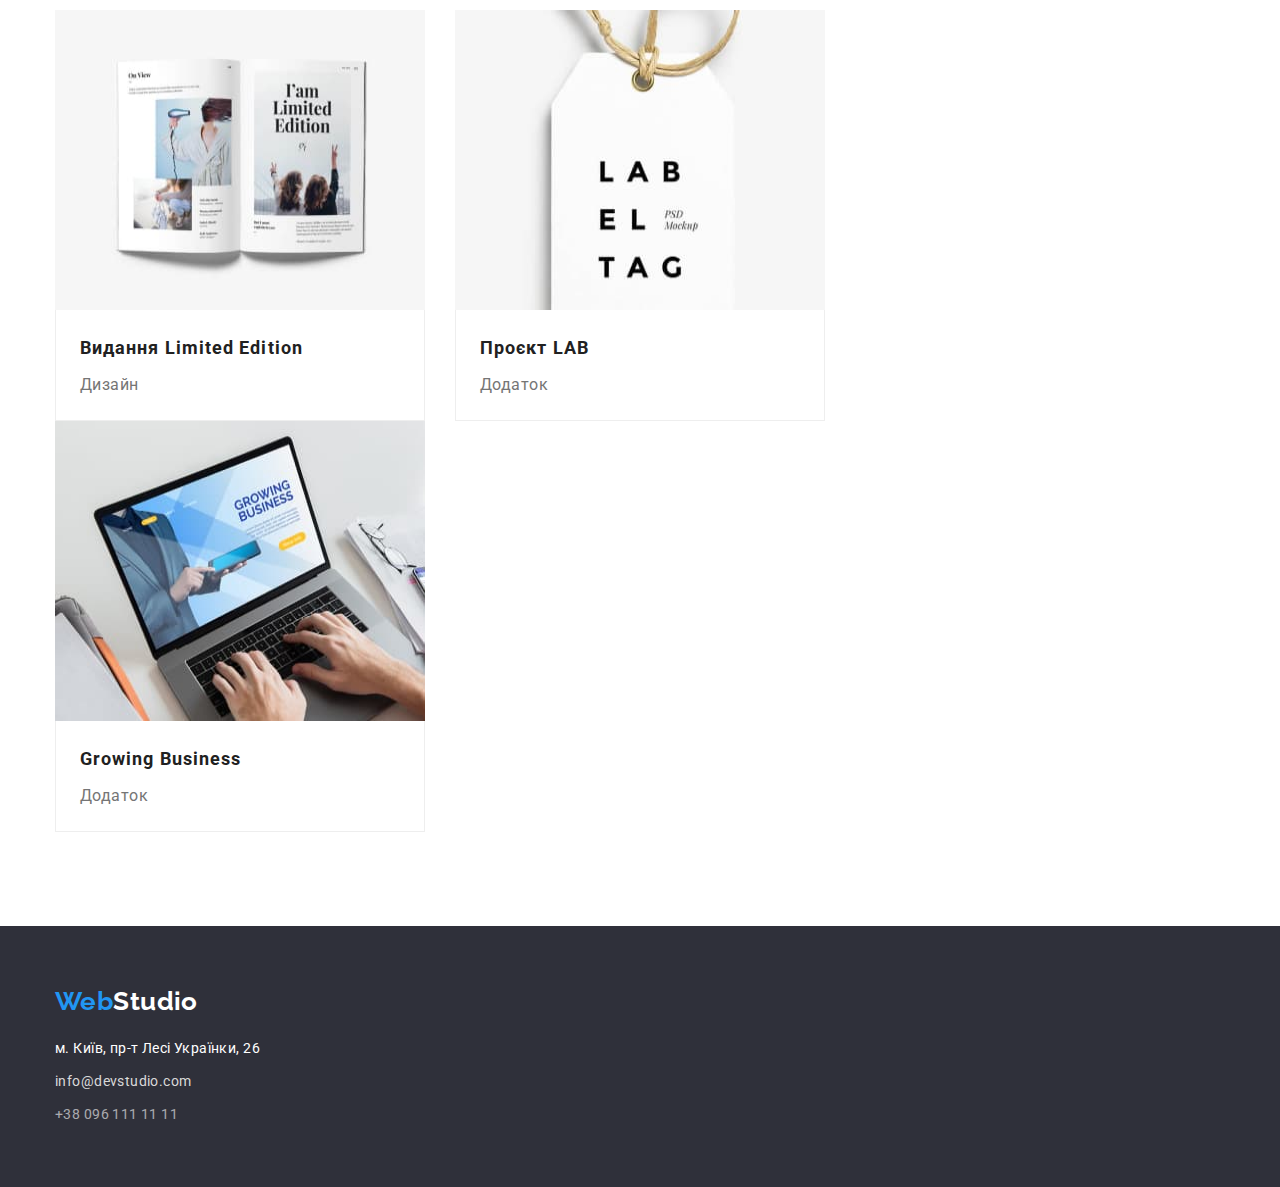
==== commit dc912672: "Update portfolio.html" ====
--- a/portfolio.html
+++ b/portfolio.html
@@ -1,116 +1,243 @@
 <!DOCTYPE html>
 <html lang="uk">
-<head>
-    <meta charset="UTF-8">
-    <meta http-equiv="X-UA-Compatible" content="IE=edge">
-    <meta name="viewport" content="width=device-width, initial-scale=1.0">
+  <head>
+    <meta charset="UTF-8" />
+    <meta http-equiv="X-UA-Compatible" content="IE=edge" />
+    <meta name="viewport" content="width=device-width, initial-scale=1.0" />
     <title>Портфоліо</title>
-    <link rel="stylesheet" href="./css/styles.css">
-    <link rel="preconnect" href="https://fonts.googleapis.com">
-<link rel="preconnect" href="https://fonts.gstatic.com" crossorigin>
-<link href="https://fonts.googleapis.com/css2?family=Raleway:wght@700&family=Roboto:wght@400;500;700;900&display=swap" rel="stylesheet">
-</head>
-<body>
+    <link
+      rel="stylesheet"
+      href="https://cdnjs.cloudflare.com/ajax/libs/modern-normalize/1.1.0/modern-normalize.min.css"
+    />
+    <link rel="stylesheet" href="./css/styles.css" />
+    <link rel="preconnect" href="https://fonts.googleapis.com" />
+    <link rel="preconnect" href="https://fonts.gstatic.com" crossorigin />
+    <link
+      href="https://fonts.googleapis.com/css2?family=Raleway:wght@700&family=Roboto:wght@400;500;700;900&display=swap"
+      rel="stylesheet"
+    />
+  </head>
+  <body>
     <header class="main-header">
-        <div class="container header">
-          <a href="./index.html" class="logo link"> <span class="accent">Web</span>Studio</a>
-          <nav>
+      <div class="container header">
+        <a href="./index.html" class="logo link">
+          <span class="accent">Web</span>Studio</a
+        >
+        <nav>
           <ul class="site-nav list">
-              <li class="site--nav-item"> <a href="./index.html" class="link">Студія</a></li>
-              <li class="site--nav-item"> <a href="./portfolio.html" class="link current">Портфоліо</a></li>
-              <li class="site--nav-item"> <a href="#" class="link">Контакти</a></li>
-          </ul>
-          </nav>
-          <ul class=" contact-list list">
-              <li class="contact-list-item"><a href="mailto:info@devstudio.com" class="link">info@devstudio.com</a></li>
-              <li class="contact-list-item"><a href="tel:+380961111111" class="link">+38 096 111 11 11</a></li>
-          </ul>
-        </div>
-  </header>
+            <li class="site--nav-item">
+              <a href="./index.html" class="link">Студія</a>
+            </li>
+            <li class="site--nav-item">
+              <a href="./portfolio.html" class="link current">Портфоліо</a>
+            </li>
+            <li class="site--nav-item">
+              <a href="#" class="link">Контакти</a>
+            </li>
+          </ul>
+        </nav>
+        <ul class="contact-list list">
+          <li class="contact-list-item">
+            <a href="mailto:info@devstudio.com" class="link"
+              >info@devstudio.com</a
+            >
+          </li>
+          <li class="contact-list-item">
+            <a href="tel:+380961111111" class="link">+38 096 111 11 11</a>
+          </li>
+        </ul>
+      </div>
+    </header>
     <!-- main content -->
     <main>
-        <section class="section">
-           <div class="container">
-                <h1 class="visually-hidden" >Портфоліо</h1>
-                <ul class="list filter">
-                <li class="filter-item"><button class="filter-button" type="button">Усі</button></li>
-                <li class="filter-item"><button class="filter-button" type="button">Веб-сайти</button></li>
-                <li class="filter-item"><button class="filter-button" type="button">Додатки</button></li>
-                <li class="filter-item"><button class="filter-button" type="button">Дизайн</button></li>
-                <li class="filter-item"><button class="filter-button" type="button">Маркетинг</button></li>
-                </ul>
-                <ul class="list portfolio">
-                    <li class="portfolio-item"><a href="#" class="link"><img class="portfolio-photo" src=".//images/img.jpg" alt="Технокряк" width="370" height="300" >
-                        <div class="border">
-                            <h2 class="name">Технокряк</h2>
-                            <p class="form">Веб-сайт</p>
-                        </div></a>
-                    </li>
-                    <li class="portfolio-item"><a href="#" class="link"><img class="portfolio-photo" src="./images/img(1).jpg" alt="Постер з баскетболістами" width="370" height="300" >
-                        <div class="border">
-                            <h2 class="name">Постер New Orlean vs Golden Star</h2>
-                            <p class="form">Дизайн</p>
-                        </div></a>
-                    </li>
-                    <li class="portfolio-item"><a href="#" class="link"><img class="portfolio-photo" src="./images/img(2).jpg" alt="Логотип з рибою" width="370" height="300" >
-                        <div class="border">
-                            <h2 class="name">Ресторан Seafood</h2>
-                            <p class="form">Додаток</p>
-                        </div></a>
-                    </li>
-                    <li class="portfolio-item"><a href="#" class="link"><img class="portfolio-photo" src="./images/img(3).jpg" alt="Навушники" width="370" height="300" >
-                        <div class="border">
-                            <h2 class="name">Проєкт Prime</h2>
-                            <p class="form">Маркетинг</p>
-                        </div></a>
-                    </li>
-                    <li class="portfolio-item"><a href="#" class="link"><img class="portfolio-photo" src="./images/img(4).jpg" alt="Дві коробки" width="370" height="300" >
-                        <div class="border">
-                            <h2 class="name">Проєкт Boxes</h2>
-                            <p class="form">Додаток</p>
-                        </div></a>
-                    </li>
-                    <li class="portfolio-item"><a href="#" class="link"><img class="portfoliio-photo" src="./images/img(5).jpg" alt="Монітор" width="370" height="300" >
-                       <div class="border">
-                            <h2 class="name">Inspiration has no Borders</h2>
-                            <p class="form">Веб-сайт</p>
-                       </div></a>
-                    </li>
-                    <li class="portfolio-item"><a href="#" class="link"><img class="portfolio-photo" src="./images/img(6).jpg" alt="Журнал" width="370" height="300" >
-                        <div class="border">
-                        <h2 class="name"> Видання Limited Edition</h2>
-                            <p class="form">Дизайн</p>
-                        </div></a>
-                    </li>
-                    <li class="portfolio-item"><a href="#" class="link"><img class="portfolio-photo" src="./images/img(7).jpg" alt="Лейбл" width="370" height="300" >
-                        <div class="border">
-                            <h2 class="name">Проєкт LAB</h2>
-                            <p class="form">Додаток</p>
-                        </div></a>
-                    </li>
-                    <li class="portfolio-item"><a href="#" class="link"><img class="portfolio-photo" src="./images/img(8).jpg" alt="Ноутбук" width="370" height="300" >
-                        <div class="border">
-                            <h2 class="name">Growing Business</h2>
-                            <p class="form">Додаток</p>
-                        </div></a>
-                    </li>
-                </ul>
-           </div>
-        </section>
-
+      <section class="section">
+        <div class="container">
+          <h1 class="visually-hidden">Портфоліо</h1>
+          <ul class="list filter">
+            <li class="filter-item">
+              <button class="filter-button" type="button">Усі</button>
+            </li>
+            <li class="filter-item">
+              <button class="filter-button" type="button">Веб-сайти</button>
+            </li>
+            <li class="filter-item">
+              <button class="filter-button" type="button">Додатки</button>
+            </li>
+            <li class="filter-item">
+              <button class="filter-button" type="button">Дизайн</button>
+            </li>
+            <li class="filter-item">
+              <button class="filter-button" type="button">Маркетинг</button>
+            </li>
+          </ul>
+          <ul class="list portfolio">
+            <li class="portfolio-item">
+              <a href="#" class="link"
+                ><img
+                  class="portfolio-photo"
+                  src=".//images/img.jpg"
+                  alt="Технокряк"
+                  width="370"
+                  height="300"
+                />
+                <div class="border">
+                  <h2 class="name">Технокряк</h2>
+                  <p class="form">Веб-сайт</p>
+                </div></a
+              >
+            </li>
+            <li class="portfolio-item">
+              <a href="#" class="link"
+                ><img
+                  class="portfolio-photo"
+                  src="./images/img(1).jpg"
+                  alt="Постер з баскетболістами"
+                  width="370"
+                  height="300"
+                />
+                <div class="border">
+                  <h2 class="name">Постер New Orlean vs Golden Star</h2>
+                  <p class="form">Дизайн</p>
+                </div></a
+              >
+            </li>
+            <li class="portfolio-item">
+              <a href="#" class="link"
+                ><img
+                  class="portfolio-photo"
+                  src="./images/img(2).jpg"
+                  alt="Логотип з рибою"
+                  width="370"
+                  height="300"
+                />
+                <div class="border">
+                  <h2 class="name">Ресторан Seafood</h2>
+                  <p class="form">Додаток</p>
+                </div></a
+              >
+            </li>
+            <li class="portfolio-item">
+              <a href="#" class="link"
+                ><img
+                  class="portfolio-photo"
+                  src="./images/img(3).jpg"
+                  alt="Навушники"
+                  width="370"
+                  height="300"
+                />
+                <div class="border">
+                  <h2 class="name">Проєкт Prime</h2>
+                  <p class="form">Маркетинг</p>
+                </div></a
+              >
+            </li>
+            <li class="portfolio-item">
+              <a href="#" class="link"
+                ><img
+                  class="portfolio-photo"
+                  src="./images/img(4).jpg"
+                  alt="Дві коробки"
+                  width="370"
+                  height="300"
+                />
+                <div class="border">
+                  <h2 class="name">Проєкт Boxes</h2>
+                  <p class="form">Додаток</p>
+                </div></a
+              >
+            </li>
+            <li class="portfolio-item">
+              <a href="#" class="link"
+                ><img
+                  class="portfoliio-photo"
+                  src="./images/img(5).jpg"
+                  alt="Монітор"
+                  width="370"
+                  height="300"
+                />
+                <div class="border">
+                  <h2 class="name">Inspiration has no Borders</h2>
+                  <p class="form">Веб-сайт</p>
+                </div></a
+              >
+            </li>
+            <li class="portfolio-item">
+              <a href="#" class="link"
+                ><img
+                  class="portfolio-photo"
+                  src="./images/img(6).jpg"
+                  alt="Журнал"
+                  width="370"
+                  height="300"
+                />
+                <div class="border">
+                  <h2 class="name">Видання Limited Edition</h2>
+                  <p class="form">Дизайн</p>
+                </div></a
+              >
+            </li>
+            <li class="portfolio-item">
+              <a href="#" class="link"
+                ><img
+                  class="portfolio-photo"
+                  src="./images/img(7).jpg"
+                  alt="Лейбл"
+                  width="370"
+                  height="300"
+                />
+                <div class="border">
+                  <h2 class="name">Проєкт LAB</h2>
+                  <p class="form">Додаток</p>
+                </div></a
+              >
+            </li>
+            <li class="portfolio-item">
+              <a href="#" class="link"
+                ><img
+                  class="portfolio-photo"
+                  src="./images/img(8).jpg"
+                  alt="Ноутбук"
+                  width="370"
+                  height="300"
+                />
+                <div class="border">
+                  <h2 class="name">Growing Business</h2>
+                  <p class="form">Додаток</p>
+                </div></a
+              >
+            </li>
+          </ul>
+        </div>
+      </section>
     </main>
-<!-- footer -->
-<footer class="footer">
-    <div class="container">
-        <a href="./index.html" class="link logo-second"><span class="accent">Web</span>Studio</a>
-    <address>
-        <ul class="address-list list">
-        <li><a href="https://goo.gl/maps/CPtrU1FHBa2aNyZL9" target="_blank" rel="noopener noreferrer" class="address link">м. Київ, пр-т Лесі Українки, 26</a></li>
-        <li><a href="mailto:info@devstudio.com" class="mail link">info@devstudio.com</a></li>
-        <li><a href="tel:+380961111111" class="tel link">+38 096 111 11 11</a></li>
-    </ul>
-    </address>
-    </div>
-</footer>
-</body>
-</html>+    <!-- footer -->
+    <footer class="footer">
+      <div class="container">
+        <a href="./index.html" class="link logo-second"
+          ><span class="accent">Web</span>Studio</a
+        >
+        <address>
+          <ul class="address-list list">
+            <li>
+              <a
+                href="https://goo.gl/maps/CPtrU1FHBa2aNyZL9"
+                target="_blank"
+                rel="noopener noreferrer"
+                class="address link"
+                >м. Київ, пр-т Лесі Українки, 26</a
+              >
+            </li>
+            <li>
+              <a href="mailto:info@devstudio.com" class="mail link"
+                >info@devstudio.com</a
+              >
+            </li>
+            <li>
+              <a href="tel:+380961111111" class="tel link">+38 096 111 11 11</a>
+            </li>
+          </ul>
+        </address>
+      </div>
+    </footer>
+  </body>
+</html>
--- a/css/styles.css
+++ b/css/styles.css
@@ -320,13 +320,14 @@
 }
 .portfolio-item {
   margin-right: 30px;
-  margin-bottom: 30px;}
-
-  .portfolio-photo{
-    display: block;
-  }
+  margin-bottom: 30px;
+}
+
+.portfolio-photo {
+  display: block;
+}
 .border {
-    padding-top: 20px;
+  padding-top: 20px;
   border-right: 1px solid #eeeeee;
   border-bottom: 1px solid #eeeeee;
   border-left: 1px solid #eeeeee;
